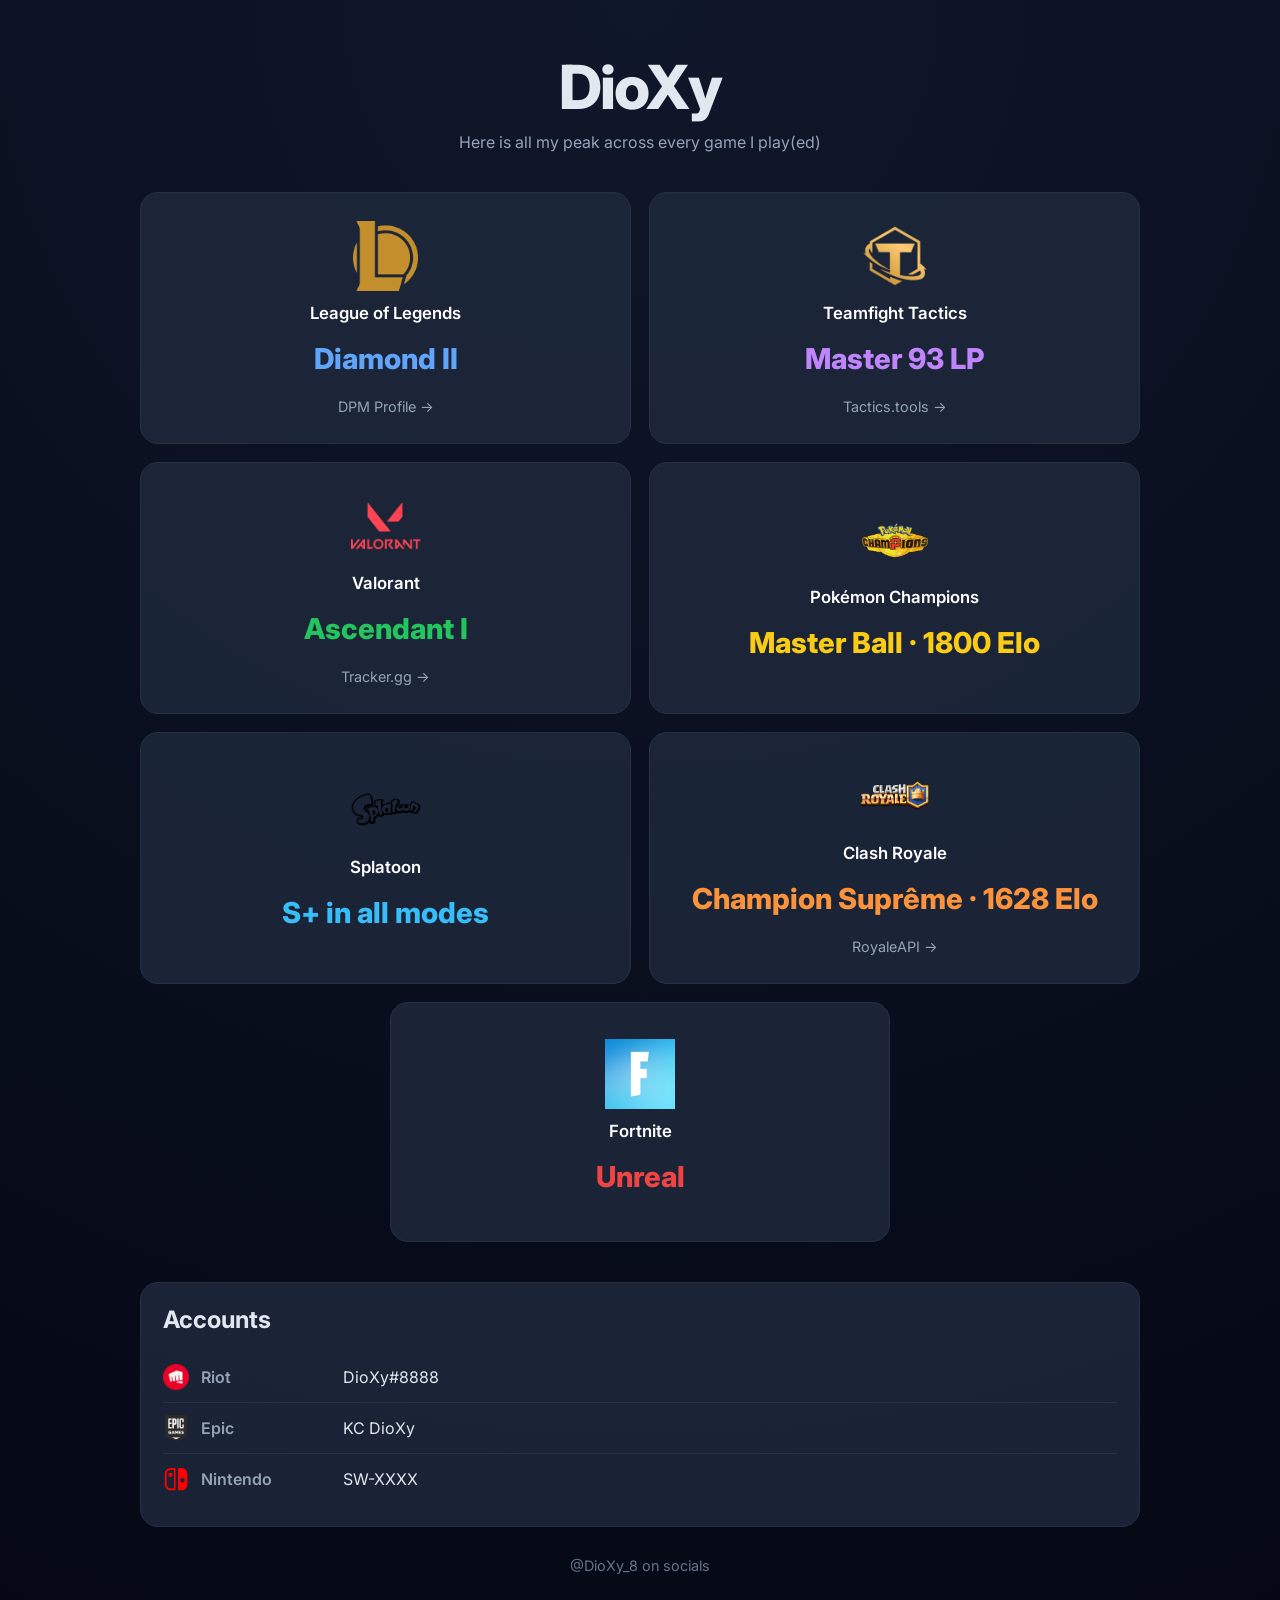
==== index.html @ 85381611 "Update index.html" ====
<!DOCTYPE html>
<html lang="fr">
<head>
<meta charset="UTF-8">
<meta name="viewport" content="width=device-width, initial-scale=1.0">

<title>DioXy - Peak Ranks</title>

<link href="https://fonts.googleapis.com/css2?family=Inter:wght@400;500;600;700;800&display=swap" rel="stylesheet">

<style>

*{
    margin:0;
    padding:0;
    box-sizing:border-box;
}

body{
    font-family:Inter,sans-serif;
    background: radial-gradient(circle at top,#0f172a,#050814);
    color:#e2e8f0;
    min-height:100vh;
    padding:50px 20px;
}

/* HEADER */
.header{
    text-align:center;
    margin-bottom:40px;
}

.header h1{
    font-size:3.8rem;
    font-weight:800;
    letter-spacing:-2px;
}

.subtitle{
    color:#94a3b8;
    margin-top:8px;
}

/* GRID */
.grid{
    display:grid;
    grid-template-columns:repeat(2,1fr);
    gap:18px;
    max-width:1000px;
    margin:auto;
}

/* CARD */
.card{
    background:rgba(30,41,59,.85);
    border:1px solid #263244;
    border-radius:18px;
    padding:28px;
    min-height:240px;

    display:flex;
    flex-direction:column;
    align-items:center;
    justify-content:center;
    text-align:center;

    transition:.2s;
}

.card:hover{
    transform:translateY(-4px);
    border-color:#3b82f6;
}

/* GAME HEADER */
.game-header{
    display:flex;
    flex-direction:column;
    align-items:center;
    gap:12px;
}

.game-logo{
    width:70px;
    height:70px;
    object-fit:contain;
}

.game-name{
    font-size:1.05rem;
    font-weight:600;
    color:white;
}

/* RANK COLORS */
.rank{
    font-size:1.8rem;
    font-weight:800;
    margin-top:18px;
    margin-bottom:12px;
}

.lol{color:#60a5fa;}
.tft{color:#c084fc;}
.valorant{color:#22c55e;}
.pokemon{color:#facc15;}
.splatoon{color:#38bdf8;}
.cr{color:#fb923c;}
.fn{color:#ef4444;}

/* LINKS */
.profile-link{
    margin-top:10px;
    color:#94a3b8;
    text-decoration:none;
    font-size:.9rem;
}

.profile-link:hover{
    color:white;
}

/* ACCOUNTS */
.accounts{
    max-width:1000px;
    margin:40px auto 0;
    background:rgba(30,41,59,.85);
    border:1px solid #263244;
    border-radius:18px;
    padding:22px;
}

.accounts h2{
    margin-bottom:18px;
}

.account{
    display:flex;
    align-items:center;
    gap:12px;
    padding:12px 0;
    border-bottom:1px solid #263244;
}

.account:last-child{
    border-bottom:none;
}

.account-logo{
    width:26px;
    height:26px;
    object-fit:contain;
}

.label{
    width:130px;
    color:#94a3b8;
    font-weight:600;
}

/* FOOTER */
footer{
    text-align:center;
    margin-top:30px;
    color:#64748b;
    font-size:.9rem;
}

.card:last-child{
    grid-column:1 / span 2;
    width:50%;
    justify-self:center;
} 

/* MOBILE */
@media(max-width:800px){
    .grid{
        grid-template-columns:1fr;
    }

    .header h1{
        font-size:2.7rem;
    }
}

</style>
</head>

<body>

<div class="header">
    <h1>DioXy</h1>
    <div class="subtitle">Here is all my peak across every game I play(ed)</div>
</div>

<div class="grid">

    <div class="card">
        <div class="game-header">
            <img src="lol-league-of-Legends-logo-3.png" class="game-logo">
            <div class="game-name">League of Legends</div>
        </div>
        <div class="rank lol">Diamond II</div>
        <a class="profile-link" href="https://dpm.lol/DioXy-8888" target="_blank">DPM Profile →</a>
    </div>

    <div class="card">
        <div class="game-header">
            <img src="teamfight-tactics-logo-png_seeklogo-487286.png" class="game-logo">
            <div class="game-name">Teamfight Tactics</div>
        </div>
        <div class="rank tft">Master 93 LP</div>
        <a class="profile-link" href="https://tactics.tools/player/euw/DioXy/8888" target="_blank">Tactics.tools →</a>
    </div>

    <div class="card">
        <div class="game-header">
            <img src="Valorant_logo_-_pink_color_version.svg.png" class="game-logo">
            <div class="game-name">Valorant</div>
        </div>
        <div class="rank valorant">Ascendant I</div>
        <a class="profile-link" href="https://tracker.gg/valorant/profile/riot/DioXy%238888/overview?platform=pc&playlist=competitive&season=ce2783e8-44fc-dd48-3da3-33b5ba6c4a22" target="_blank">Tracker.gg →</a>
    </div>

    <div class="card">
        <div class="game-header">
            <img src="Pokémon_Champions_Logo.webp" class="game-logo">
            <div class="game-name">Pokémon Champions</div>
        </div>
        <div class="rank pokemon">Master Ball · 1800 Elo</div>
    </div>

    <div class="card">
        <div class="game-header">
            <img src="Splatoon_Logo.png" class="game-logo">
            <div class="game-name">Splatoon</div>
        </div>
        <div class="rank splatoon">S+ in all modes</div>
    </div>

    <div class="card">
        <div class="game-header">
            <img src="Clash_Royale_Logo.png" class="game-logo">
            <div class="game-name">Clash Royale</div>
        </div>
        <div class="rank cr">Champion Suprême · 1628 Elo</div>
        <a class="profile-link" href="https://royaleapi.com/player/L998YQVQ" target="_blank">RoyaleAPI →</a>
    </div>

    <div class="card">
        <div class="game-header">
            <img src="Fortnite_F_lettermark_logo.png" class="game-logo">
            <div class="game-name">Fortnite</div>
        </div>
        <div class="rank fn">Unreal</div>
    </div>

</div>

<div class="accounts">

    <h2>Accounts</h2>

    <div class="account">
        <img src="Riot_Games_logo_icon.png" class="account-logo">
        <div class="label">Riot</div>
        <div>DioXy#8888</div>
    </div>

    <div class="account">
        <img src="Epic_Games_logo.svg.png" class="account-logo">
        <div class="label">Epic</div>
        <div>KC DioXy</div>
    </div>

    <div class="account">
        <img src="Nintendo-switch-icon.png" class="account-logo">
        <div class="label">Nintendo</div>
        <div>SW-XXXX</div>
    </div>

</div>

<footer>
    @DioXy_8 on socials
</footer>

</body>
</html>
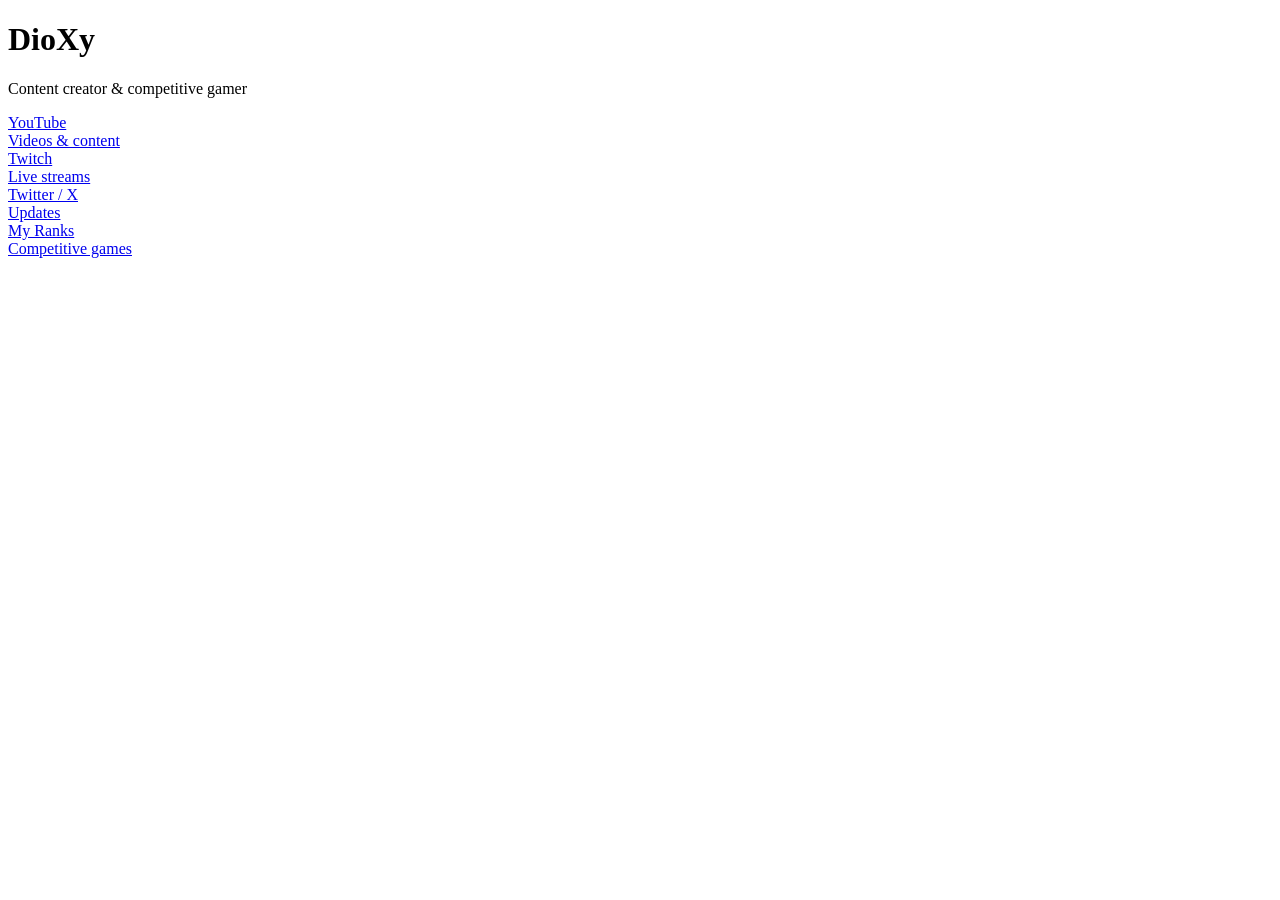
==== commit 726b9318: "Update index.html" ====
--- a/index.html
+++ b/index.html
@@ -4,286 +4,44 @@
 <meta charset="UTF-8">
 <meta name="viewport" content="width=device-width, initial-scale=1.0">
 
-<title>DioXy - Peak Ranks</title>
+<title>DioXy</title>
 
+<link rel="stylesheet" href="style.css">
 <link href="https://fonts.googleapis.com/css2?family=Inter:wght@400;500;600;700;800&display=swap" rel="stylesheet">
-
-<style>
-
-*{
-    margin:0;
-    padding:0;
-    box-sizing:border-box;
-}
-
-body{
-    font-family:Inter,sans-serif;
-    background: radial-gradient(circle at top,#0f172a,#050814);
-    color:#e2e8f0;
-    min-height:100vh;
-    padding:50px 20px;
-}
-
-/* HEADER */
-.header{
-    text-align:center;
-    margin-bottom:40px;
-}
-
-.header h1{
-    font-size:3.8rem;
-    font-weight:800;
-    letter-spacing:-2px;
-}
-
-.subtitle{
-    color:#94a3b8;
-    margin-top:8px;
-}
-
-/* GRID */
-.grid{
-    display:grid;
-    grid-template-columns:repeat(2,1fr);
-    gap:18px;
-    max-width:1000px;
-    margin:auto;
-}
-
-/* CARD */
-.card{
-    background:rgba(30,41,59,.85);
-    border:1px solid #263244;
-    border-radius:18px;
-    padding:28px;
-    min-height:240px;
-
-    display:flex;
-    flex-direction:column;
-    align-items:center;
-    justify-content:center;
-    text-align:center;
-
-    transition:.2s;
-}
-
-.card:hover{
-    transform:translateY(-4px);
-    border-color:#3b82f6;
-}
-
-/* GAME HEADER */
-.game-header{
-    display:flex;
-    flex-direction:column;
-    align-items:center;
-    gap:12px;
-}
-
-.game-logo{
-    width:70px;
-    height:70px;
-    object-fit:contain;
-}
-
-.game-name{
-    font-size:1.05rem;
-    font-weight:600;
-    color:white;
-}
-
-/* RANK COLORS */
-.rank{
-    font-size:1.8rem;
-    font-weight:800;
-    margin-top:18px;
-    margin-bottom:12px;
-}
-
-.lol{color:#60a5fa;}
-.tft{color:#c084fc;}
-.valorant{color:#22c55e;}
-.pokemon{color:#facc15;}
-.splatoon{color:#38bdf8;}
-.cr{color:#fb923c;}
-.fn{color:#ef4444;}
-
-/* LINKS */
-.profile-link{
-    margin-top:10px;
-    color:#94a3b8;
-    text-decoration:none;
-    font-size:.9rem;
-}
-
-.profile-link:hover{
-    color:white;
-}
-
-/* ACCOUNTS */
-.accounts{
-    max-width:1000px;
-    margin:40px auto 0;
-    background:rgba(30,41,59,.85);
-    border:1px solid #263244;
-    border-radius:18px;
-    padding:22px;
-}
-
-.accounts h2{
-    margin-bottom:18px;
-}
-
-.account{
-    display:flex;
-    align-items:center;
-    gap:12px;
-    padding:12px 0;
-    border-bottom:1px solid #263244;
-}
-
-.account:last-child{
-    border-bottom:none;
-}
-
-.account-logo{
-    width:26px;
-    height:26px;
-    object-fit:contain;
-}
-
-.label{
-    width:130px;
-    color:#94a3b8;
-    font-weight:600;
-}
-
-/* FOOTER */
-footer{
-    text-align:center;
-    margin-top:30px;
-    color:#64748b;
-    font-size:.9rem;
-}
-
-.card:last-child{
-    grid-column:1 / span 2;
-    width:50%;
-    justify-self:center;
-} 
-
-/* MOBILE */
-@media(max-width:800px){
-    .grid{
-        grid-template-columns:1fr;
-    }
-
-    .header h1{
-        font-size:2.7rem;
-    }
-}
-
-</style>
 </head>
 
 <body>
 
-<div class="header">
+<div class="container">
+
     <h1>DioXy</h1>
-    <div class="subtitle">Here is all my peak across every game I play(ed)</div>
-</div>
+    <p class="subtitle">Content creator & competitive gamer</p>
 
-<div class="grid">
+    <div class="grid">
 
-    <div class="card">
-        <div class="game-header">
-            <img src="lol-league-of-Legends-logo-3.png" class="game-logo">
-            <div class="game-name">League of Legends</div>
-        </div>
-        <div class="rank lol">Diamond II</div>
-        <a class="profile-link" href="https://dpm.lol/DioXy-8888" target="_blank">DPM Profile →</a>
-    </div>
+        <a class="card youtube" href="https://www.youtube.com/@DioXy_8" target="_blank">
+            <div class="title">YouTube</div>
+            <div class="desc">Videos & content</div>
+        </a>
 
-    <div class="card">
-        <div class="game-header">
-            <img src="teamfight-tactics-logo-png_seeklogo-487286.png" class="game-logo">
-            <div class="game-name">Teamfight Tactics</div>
-        </div>
-        <div class="rank tft">Master 93 LP</div>
-        <a class="profile-link" href="https://tactics.tools/player/euw/DioXy/8888" target="_blank">Tactics.tools →</a>
-    </div>
+        <a class="card twitch" href="https://twitch.tv/dioxy8" target="_blank">
+            <div class="title">Twitch</div>
+            <div class="desc">Live streams</div>
+        </a>
 
-    <div class="card">
-        <div class="game-header">
-            <img src="Valorant_logo_-_pink_color_version.svg.png" class="game-logo">
-            <div class="game-name">Valorant</div>
-        </div>
-        <div class="rank valorant">Ascendant I</div>
-        <a class="profile-link" href="https://tracker.gg/valorant/profile/riot/DioXy%238888/overview?platform=pc&playlist=competitive&season=ce2783e8-44fc-dd48-3da3-33b5ba6c4a22" target="_blank">Tracker.gg →</a>
-    </div>
+        <a class="card twitter" href="https://x.com/DioXy_8" target="_blank">
+            <div class="title">Twitter / X</div>
+            <div class="desc">Updates</div>
+        </a>
 
-    <div class="card">
-        <div class="game-header">
-            <img src="Pokémon_Champions_Logo.webp" class="game-logo">
-            <div class="game-name">Pokémon Champions</div>
-        </div>
-        <div class="rank pokemon">Master Ball · 1800 Elo</div>
-    </div>
+        <a class="card ranks" href="index_rank.html">
+            <div class="title">My Ranks</div>
+            <div class="desc">Competitive games</div>
+        </a>
 
-    <div class="card">
-        <div class="game-header">
-            <img src="Splatoon_Logo.png" class="game-logo">
-            <div class="game-name">Splatoon</div>
-        </div>
-        <div class="rank splatoon">S+ in all modes</div>
-    </div>
-
-    <div class="card">
-        <div class="game-header">
-            <img src="Clash_Royale_Logo.png" class="game-logo">
-            <div class="game-name">Clash Royale</div>
-        </div>
-        <div class="rank cr">Champion Suprême · 1628 Elo</div>
-        <a class="profile-link" href="https://royaleapi.com/player/L998YQVQ" target="_blank">RoyaleAPI →</a>
-    </div>
-
-    <div class="card">
-        <div class="game-header">
-            <img src="Fortnite_F_lettermark_logo.png" class="game-logo">
-            <div class="game-name">Fortnite</div>
-        </div>
-        <div class="rank fn">Unreal</div>
     </div>
 
 </div>
 
-<div class="accounts">
-
-    <h2>Accounts</h2>
-
-    <div class="account">
-        <img src="Riot_Games_logo_icon.png" class="account-logo">
-        <div class="label">Riot</div>
-        <div>DioXy#8888</div>
-    </div>
-
-    <div class="account">
-        <img src="Epic_Games_logo.svg.png" class="account-logo">
-        <div class="label">Epic</div>
-        <div>KC DioXy</div>
-    </div>
-
-    <div class="account">
-        <img src="Nintendo-switch-icon.png" class="account-logo">
-        <div class="label">Nintendo</div>
-        <div>SW-XXXX</div>
-    </div>
-
-</div>
-
-<footer>
-    @DioXy_8 on socials
-</footer>
-
 </body>
 </html>
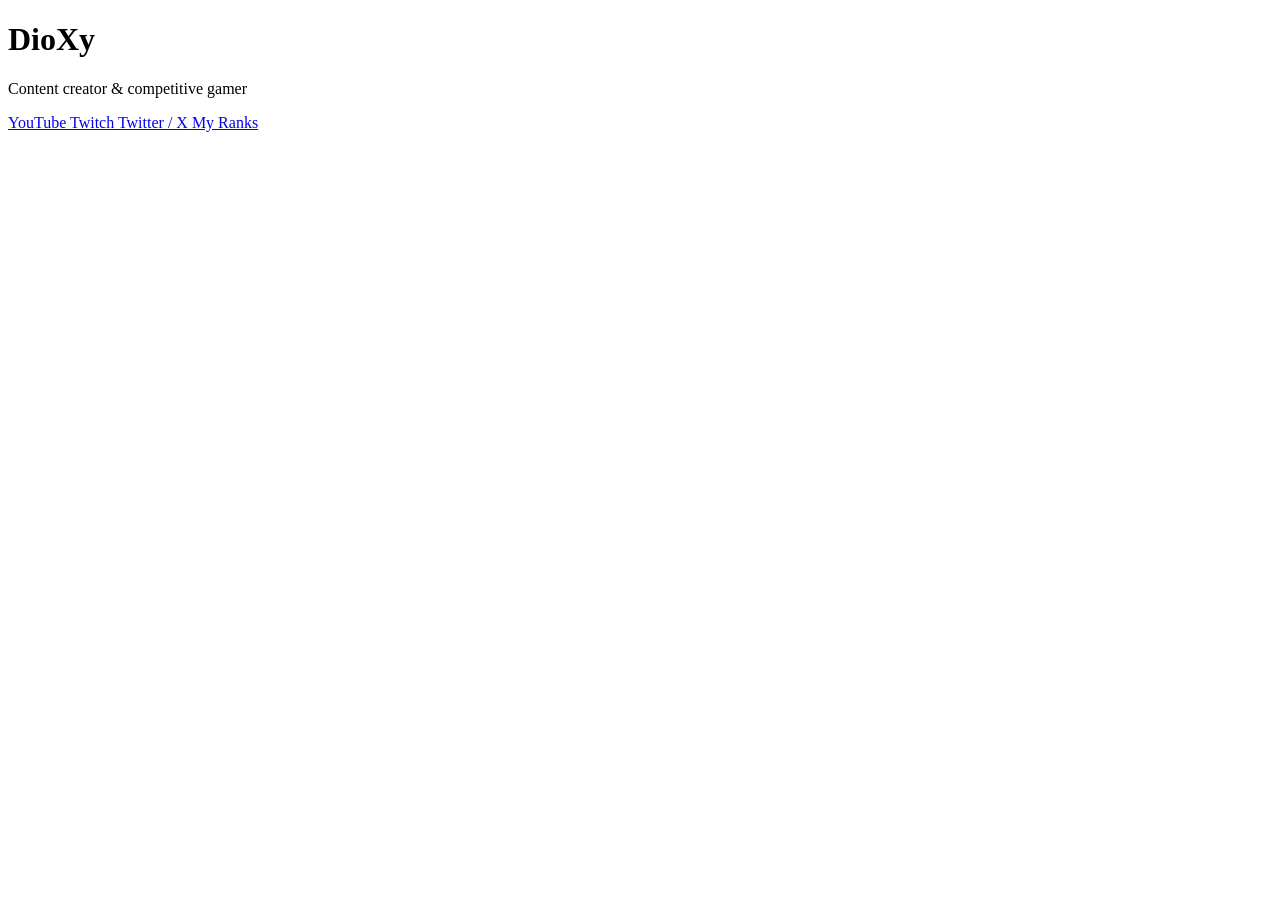
==== commit 173dc179: "Update index.html" ====
--- a/index.html
+++ b/index.html
@@ -6,7 +6,7 @@
 
 <title>DioXy</title>
 
-<link rel="stylesheet" href="style.css">
+<link rel="stylesheet" href="styles.css">
 <link href="https://fonts.googleapis.com/css2?family=Inter:wght@400;500;600;700;800&display=swap" rel="stylesheet">
 </head>
 
@@ -20,23 +20,19 @@
     <div class="grid">
 
         <a class="card youtube" href="https://www.youtube.com/@DioXy_8" target="_blank">
-            <div class="title">YouTube</div>
-            <div class="desc">Videos & content</div>
+            YouTube
         </a>
 
         <a class="card twitch" href="https://twitch.tv/dioxy8" target="_blank">
-            <div class="title">Twitch</div>
-            <div class="desc">Live streams</div>
+            Twitch
         </a>
 
         <a class="card twitter" href="https://x.com/DioXy_8" target="_blank">
-            <div class="title">Twitter / X</div>
-            <div class="desc">Updates</div>
+            Twitter / X
         </a>
 
         <a class="card ranks" href="index_rank.html">
-            <div class="title">My Ranks</div>
-            <div class="desc">Competitive games</div>
+            My Ranks
         </a>
 
     </div>
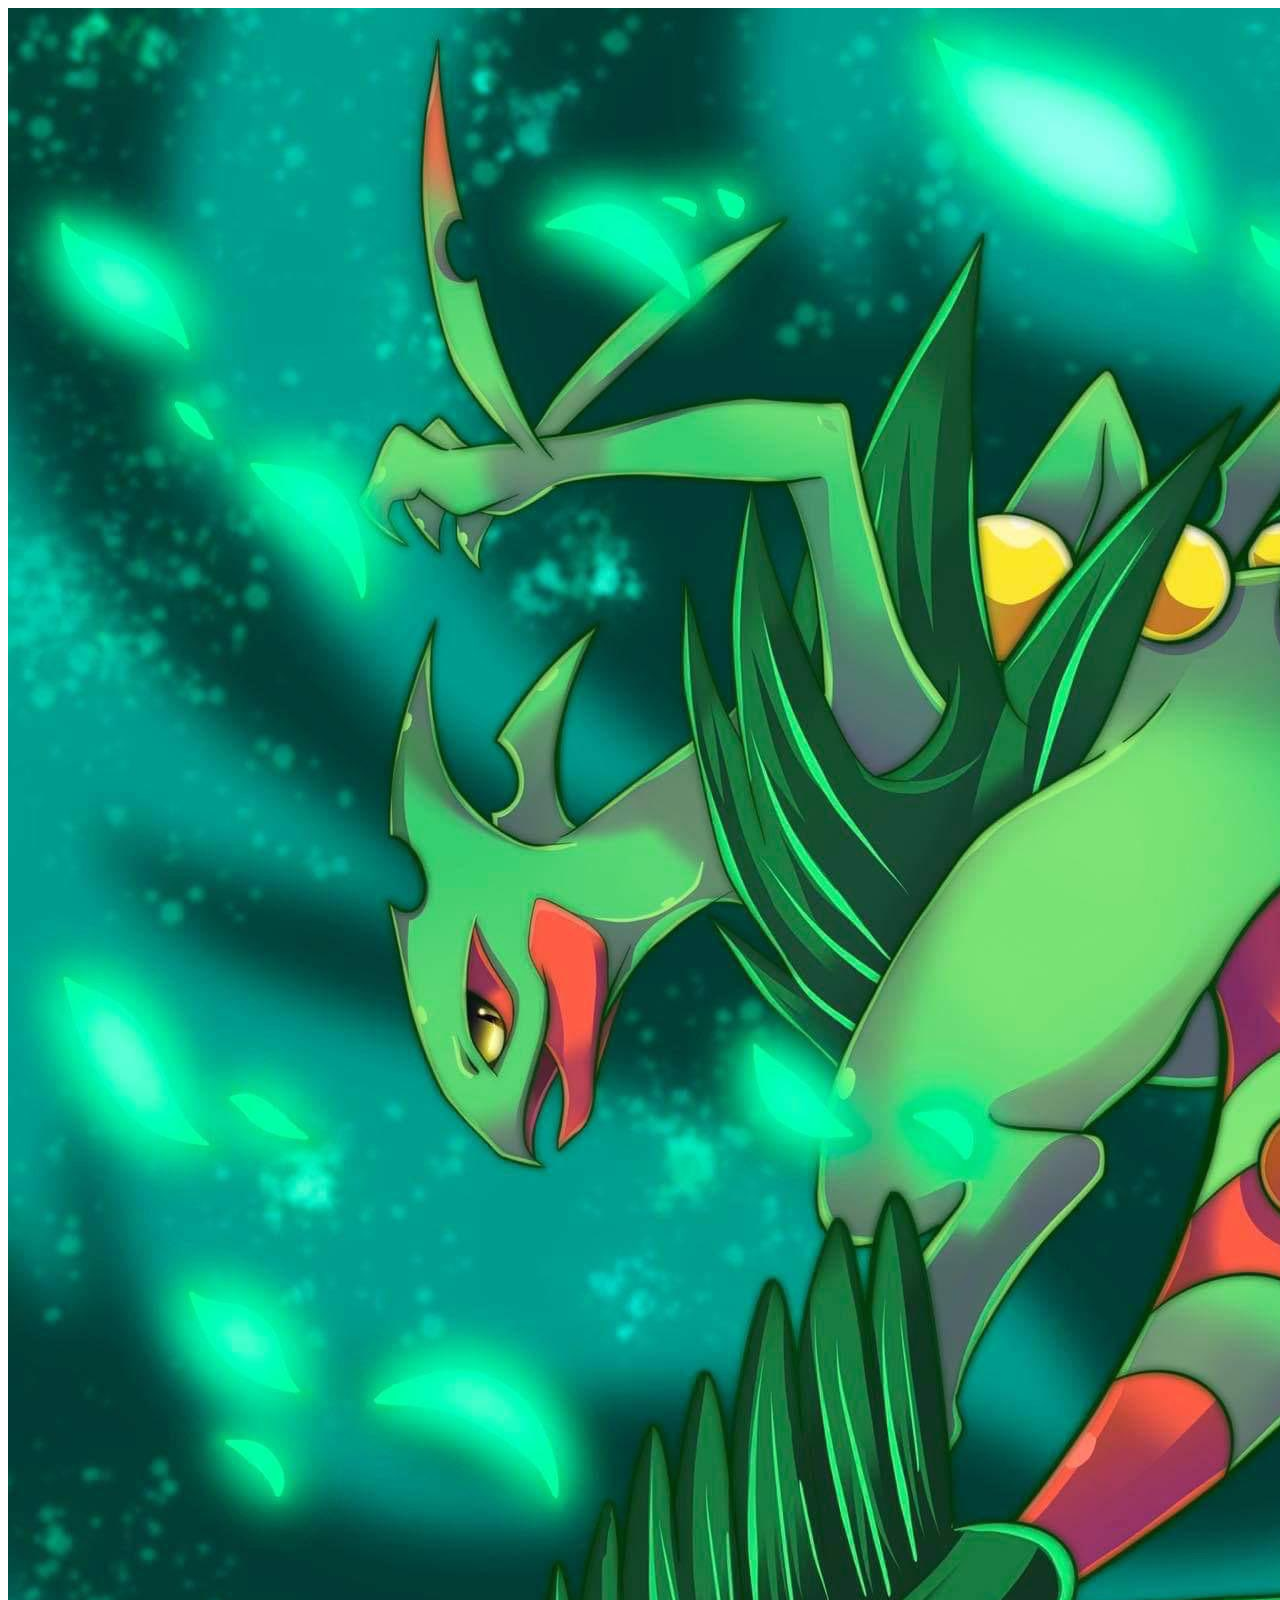
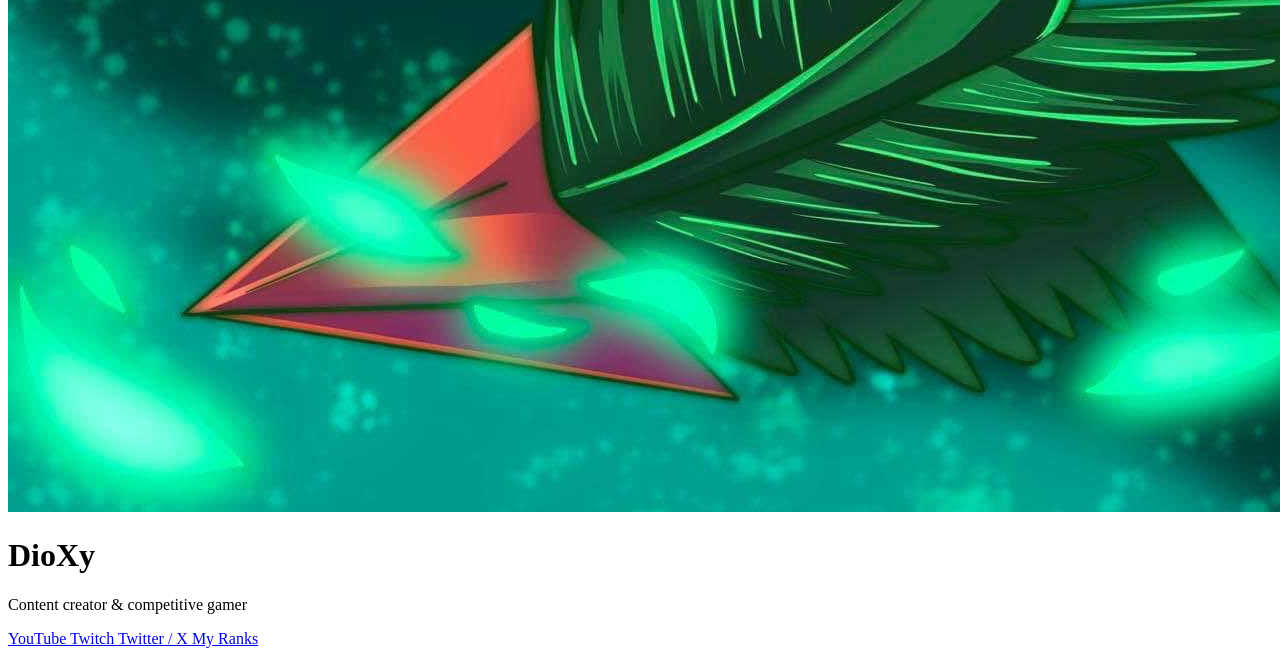
==== commit 00945237: "Update index.html" ====
--- a/index.html
+++ b/index.html
@@ -12,10 +12,15 @@
 
 <body>
 
-<div class="container">
+<div class="header">
+
+    <img src="jungko.jpg" class="avatar">
 
     <h1>DioXy</h1>
     <p class="subtitle">Content creator & competitive gamer</p>
+
+</div>
+    <div class="container">
 
     <div class="grid">
 
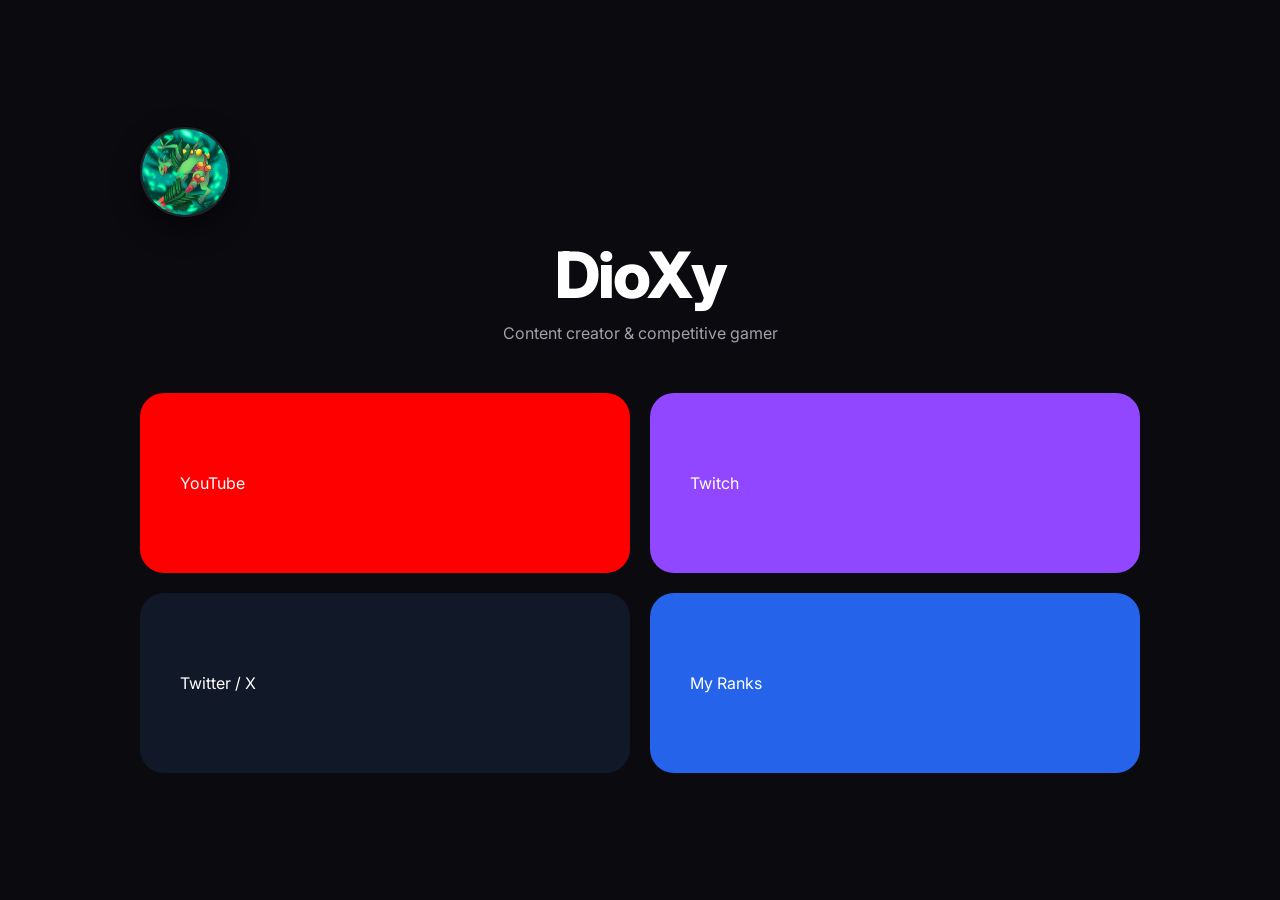
==== commit 11dd8f41: "Update index.html" ====
--- a/index.html
+++ b/index.html
@@ -12,16 +12,19 @@
 
 <body>
 
-<div class="header">
+<div class="container">
 
-    <img src="jungko.jpg" class="avatar">
+    <!-- HEADER -->
+    <div class="header">
 
-    <h1>DioXy</h1>
-    <p class="subtitle">Content creator & competitive gamer</p>
+        <img src="jungko.jpg" class="avatar">
 
-</div>
-    <div class="container">
+        <h1>DioXy</h1>
+        <p class="subtitle">Content creator & competitive gamer</p>
 
+    </div>
+
+    <!-- GRID LINKS -->
     <div class="grid">
 
         <a class="card youtube" href="https://www.youtube.com/@DioXy_8" target="_blank">
--- a/styles.css
+++ b/styles.css
@@ -0,0 +1,110 @@
+*{
+    margin:0;
+    padding:0;
+    box-sizing:border-box;
+}
+
+body{
+    font-family:Inter,sans-serif;
+    background:#0a0a0f;
+    color:white;
+    min-height:100vh;
+    display:flex;
+    justify-content:center;
+    align-items:center;
+    padding:30px;
+}
+
+.container{
+    width:100%;
+    max-width:1000px;
+}
+
+h1{
+    text-align:center;
+    font-size:4rem;
+    font-weight:800;
+    letter-spacing:-2px;
+}
+
+.subtitle{
+    text-align:center;
+    color:#a1a1aa;
+    margin:10px 0 50px;
+}
+
+.grid{
+    display:grid;
+    grid-template-columns:repeat(2,1fr);
+    gap:20px;
+}
+
+.card{
+    text-decoration:none;
+    color:white;
+    padding:40px;
+    border-radius:24px;
+    transition:.25s ease;
+    min-height:180px;
+
+    display:flex;
+    flex-direction:column;
+    justify-content:center;
+}
+
+.card:hover{
+    transform:translateY(-6px);
+}
+
+/* TITLES */
+.title{
+    font-size:1.8rem;
+    font-weight:700;
+}
+
+.desc{
+    margin-top:10px;
+    opacity:.7;
+}
+
+/* COLORS */
+.youtube{background:#ff0000;}
+.youtube:hover{box-shadow:0 15px 40px rgba(255,0,0,.3);}
+
+.twitch{background:#9146ff;}
+.twitch:hover{box-shadow:0 15px 40px rgba(145,70,255,.3);}
+
+.twitter{background:#111827;}
+.twitter:hover{box-shadow:0 15px 40px rgba(255,255,255,.1);}
+
+.ranks{background:#2563eb;}
+.ranks:hover{box-shadow:0 15px 40px rgba(37,99,235,.3);}
+
+@media(max-width:700px){
+    .grid{
+        grid-template-columns:1fr;
+    }
+
+    h1{
+        font-size:2.8rem;
+    }
+}
+
+.avatar{
+    width:90px;
+    height:90px;
+    border-radius:50%;
+    object-fit:cover;
+
+    margin-bottom:15px;
+
+    border:2px solid rgba(255,255,255,0.1);
+    box-shadow:0 10px 30px rgba(0,0,0,0.4);
+
+    transition:.25s ease;
+}
+
+.avatar:hover{
+    transform:scale(1.05);
+    border-color:rgba(255,255,255,0.25);
+}
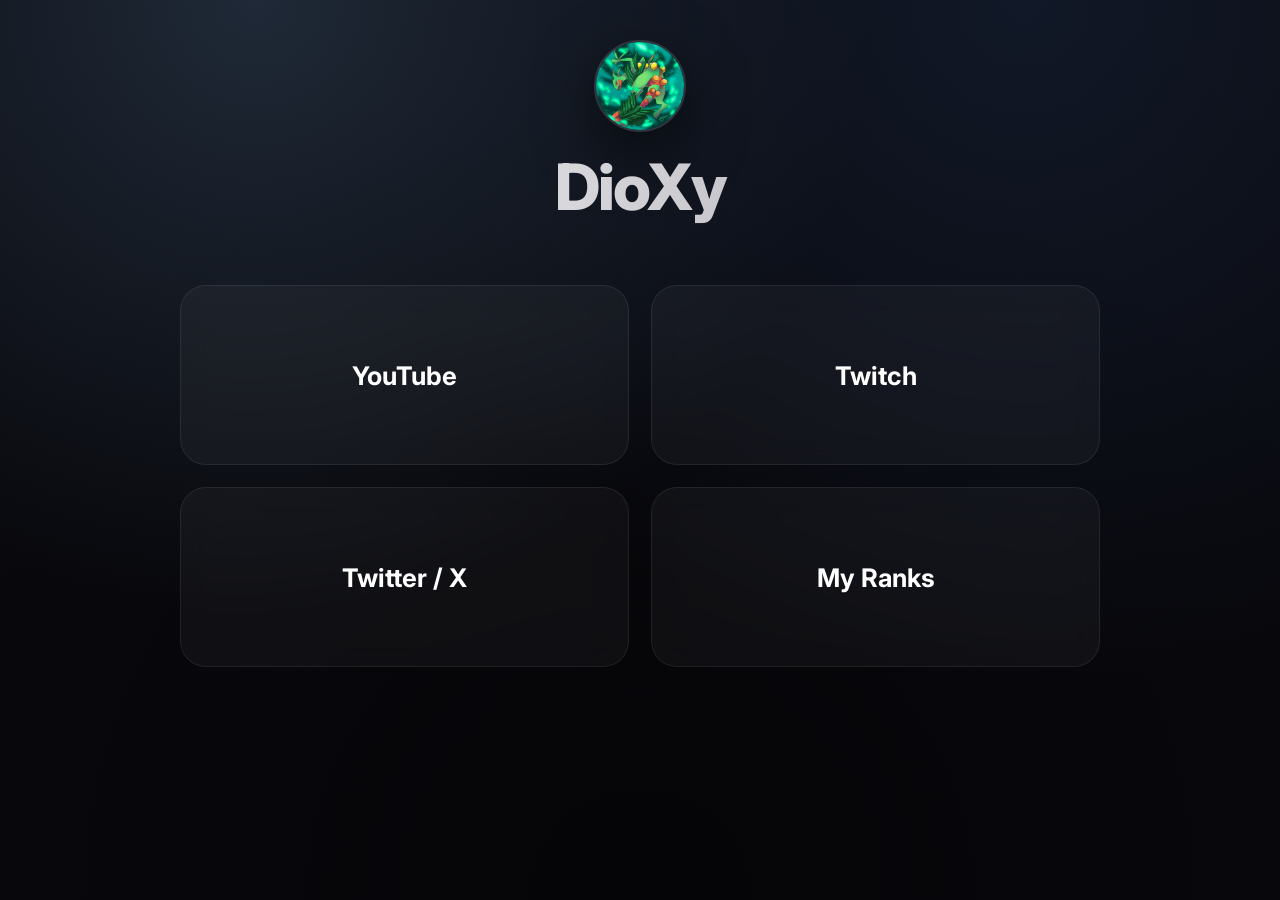
==== commit bd91c5da: "Update index.html" ====
--- a/index.html
+++ b/index.html
@@ -20,7 +20,6 @@
         <img src="jungko.jpg" class="avatar">
 
         <h1>DioXy</h1>
-        <p class="subtitle">Content creator & competitive gamer</p>
 
     </div>
 
@@ -46,6 +45,19 @@
     </div>
 
 </div>
+    <script>
+document.addEventListener("mousemove", (e) => {
+    document.querySelectorAll(".card").forEach(card => {
+        const rect = card.getBoundingClientRect();
+
+        const x = e.clientX - rect.left;
+        const y = e.clientY - rect.top;
+
+        card.style.setProperty("--x", x + "px");
+        card.style.setProperty("--y", y + "px");
+    });
+});
+</script>
 
 </body>
 </html>
--- a/styles.css
+++ b/styles.css
@@ -5,81 +5,170 @@
 }
 
 body{
-    font-family:Inter,sans-serif;
-    background:#0a0a0f;
+    font-family:Inter, sans-serif;
     color:white;
     min-height:100vh;
-    display:flex;
-    justify-content:center;
-    align-items:center;
-    padding:30px;
+    padding:40px 20px;
+
+    background:
+        radial-gradient(circle at 20% 0%, #1f2937 0%, transparent 45%),
+        radial-gradient(circle at 80% 0%, #111827 0%, transparent 50%),
+        radial-gradient(circle at bottom, #050508 0%, #0a0a0f 100%);
+
+    overflow-x:hidden;
 }
 
+/* NOISE */
+body::before{
+    content:"";
+    position:fixed;
+    inset:0;
+    pointer-events:none;
+    background-image:url("https://www.transparenttextures.com/patterns/noise.png");
+    opacity:0.035;
+}
+
+/* CONTAINER */
 .container{
     width:100%;
-    max-width:1000px;
+    max-width:920px;
+    margin:0 auto;
+    animation:fadeUp .7s ease-out;
 }
 
+/* HEADER */
+.header{
+    text-align:center;
+    margin-bottom:60px;
+}
+
+/* AVATAR */
+.avatar{
+    width:92px;
+    height:92px;
+    border-radius:50%;
+    object-fit:cover;
+
+    display:block;
+    margin:0 auto 16px auto;
+
+    border:2px solid rgba(255,255,255,0.12);
+    box-shadow:0 20px 60px rgba(0,0,0,0.6);
+
+    transition:.35s ease;
+}
+
+.avatar:hover{
+    transform:scale(1.08);
+    border-color:rgba(255,255,255,0.28);
+}
+
+/* TITLE */
 h1{
     text-align:center;
     font-size:4rem;
     font-weight:800;
     letter-spacing:-2px;
+
+    background:linear-gradient(90deg,#fff,#a1a1aa);
+    -webkit-background-clip:text;
+    -webkit-text-fill-color:transparent;
 }
 
 .subtitle{
     text-align:center;
-    color:#a1a1aa;
-    margin:10px 0 50px;
+    color:#9ca3af;
+    margin-top:10px;
 }
 
+/* GRID */
 .grid{
     display:grid;
     grid-template-columns:repeat(2,1fr);
-    gap:20px;
+    gap:22px;
 }
 
+/* CARD */
 .card{
+    position:relative;
+    overflow:hidden;
+
     text-decoration:none;
     color:white;
-    padding:40px;
-    border-radius:24px;
-    transition:.25s ease;
-    min-height:180px;
+
+    height:180px;
+    border-radius:26px;
 
     display:flex;
+    align-items:center;
+    justify-content:center;
     flex-direction:column;
-    justify-content:center;
+
+    font-weight:700;
+    font-size:1.6rem;
+
+    background:rgba(255,255,255,0.04);
+    border:1px solid rgba(255,255,255,0.08);
+
+    backdrop-filter: blur(14px);
+    -webkit-backdrop-filter: blur(14px);
+
+    transition:transform .35s ease, border-color .35s ease, box-shadow .35s ease;
 }
 
-.card:hover{
-    transform:translateY(-6px);
+/* LIGHT THAT FOLLOWS MOUSE (GLOBAL) */
+.card::before{
+    content:"";
+    position:absolute;
+    inset:-1px;
+
+    background:radial-gradient(
+        500px circle at var(--x, 50%) var(--y, 50%),
+        rgba(255,255,255,0.14),
+        transparent 40%
+    );
+
+    opacity:0;
+    transition:opacity .2s ease;
 }
 
-/* TITLES */
-.title{
-    font-size:1.8rem;
-    font-weight:700;
+.card:hover::before{
+    opacity:1;
 }
 
-.desc{
-    margin-top:10px;
-    opacity:.7;
+/* HOVER LIFT */
+.card:hover{
+    transform:translateY(-10px) scale(1.03);
+    border-color:rgba(255,255,255,0.25);
 }
 
 /* COLORS */
-.youtube{background:#ff0000;}
-.youtube:hover{box-shadow:0 15px 40px rgba(255,0,0,.3);}
+.youtube:hover{ box-shadow:0 30px 90px rgba(255,0,0,0.18); }
+.twitch:hover{ box-shadow:0 30px 90px rgba(145,70,255,0.18); }
+.twitter:hover{ box-shadow:0 30px 90px rgba(255,255,255,0.06); }
+.ranks:hover{ box-shadow:0 30px 90px rgba(37,99,235,0.22); }
 
-.twitch{background:#9146ff;}
-.twitch:hover{box-shadow:0 15px 40px rgba(145,70,255,.3);}
+/* FOOTER */
+.footer{
+    text-align:center;
+    margin-top:60px;
+    color:#6b7280;
+    font-size:0.9rem;
+}
 
-.twitter{background:#111827;}
-.twitter:hover{box-shadow:0 15px 40px rgba(255,255,255,.1);}
+/* ANIMATION */
+@keyframes fadeUp{
+    from{
+        opacity:0;
+        transform:translateY(18px);
+    }
+    to{
+        opacity:1;
+        transform:translateY(0);
+    }
+}
 
-.ranks{background:#2563eb;}
-.ranks:hover{box-shadow:0 15px 40px rgba(37,99,235,.3);}
-
+/* MOBILE */
 @media(max-width:700px){
     .grid{
         grid-template-columns:1fr;
@@ -89,22 +178,3 @@
         font-size:2.8rem;
     }
 }
-
-.avatar{
-    width:90px;
-    height:90px;
-    border-radius:50%;
-    object-fit:cover;
-
-    margin-bottom:15px;
-
-    border:2px solid rgba(255,255,255,0.1);
-    box-shadow:0 10px 30px rgba(0,0,0,0.4);
-
-    transition:.25s ease;
-}
-
-.avatar:hover{
-    transform:scale(1.05);
-    border-color:rgba(255,255,255,0.25);
-}
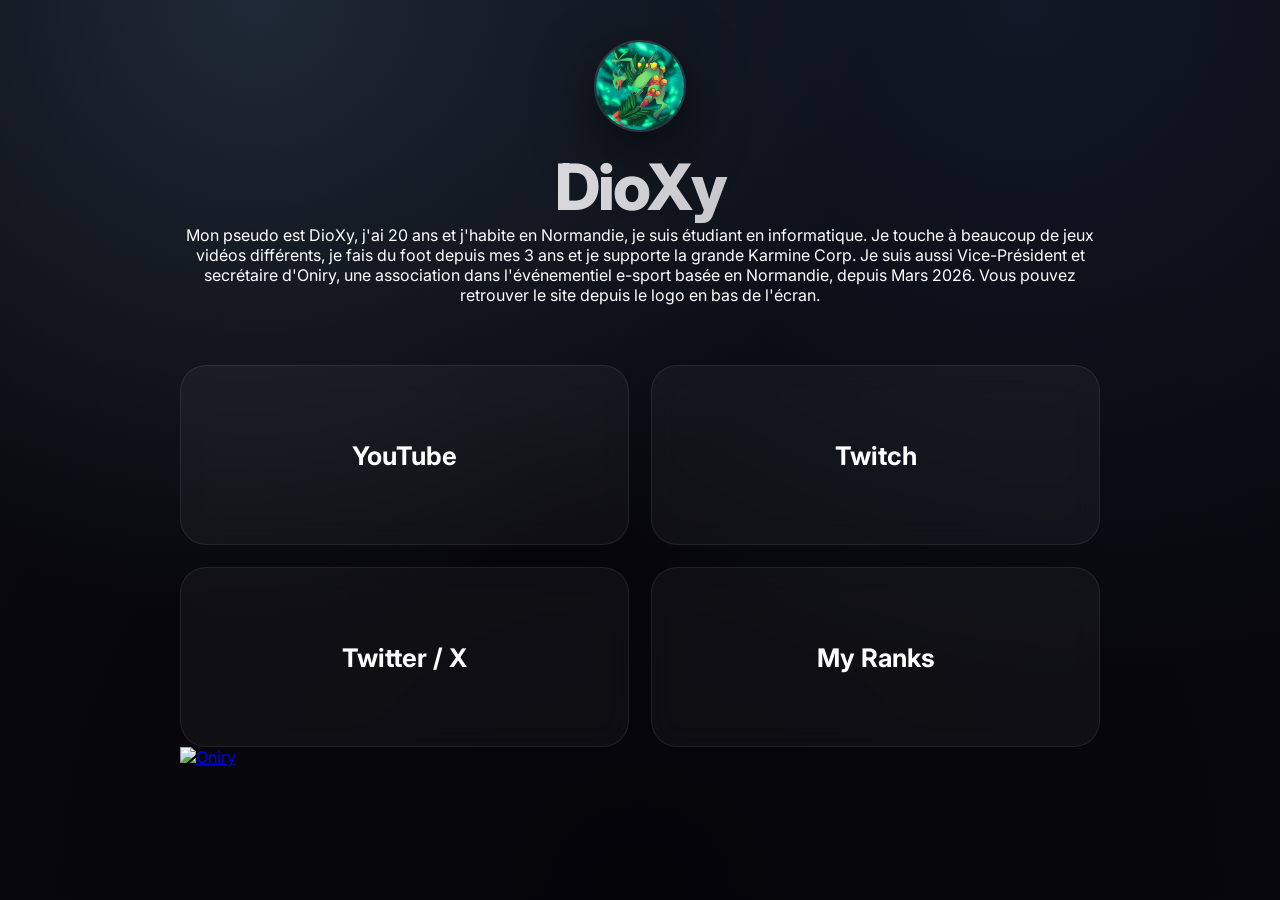
==== commit 29715489: "Update index.html" ====
--- a/index.html
+++ b/index.html
@@ -3,61 +3,55 @@
 <head>
 <meta charset="UTF-8">
 <meta name="viewport" content="width=device-width, initial-scale=1.0">
-
 <title>DioXy</title>
-
 <link rel="stylesheet" href="styles.css">
 <link href="https://fonts.googleapis.com/css2?family=Inter:wght@400;500;600;700;800&display=swap" rel="stylesheet">
 </head>
-
 <body>
-
 <div class="container">
-
     <!-- HEADER -->
     <div class="header">
-
         <img src="jungko.jpg" class="avatar">
-
         <h1>DioXy</h1>
-
+        <p class="bio">
+            Mon pseudo est DioXy, j'ai 20 ans et j'habite en Normandie, je suis étudiant en informatique.
+            Je touche à beaucoup de jeux vidéos différents, je fais du foot depuis mes 3 ans et je supporte
+            la grande Karmine Corp. Je suis aussi Vice-Président et secrétaire d'Oniry, une association dans
+            l'événementiel e-sport basée en Normandie, depuis Mars 2026. Vous pouvez retrouver le site depuis
+            le logo en bas de l'écran.
+        </p>
     </div>
-
     <!-- GRID LINKS -->
     <div class="grid">
-
         <a class="card youtube" href="https://www.youtube.com/@DioXy_8" target="_blank">
             YouTube
         </a>
-
         <a class="card twitch" href="https://twitch.tv/dioxy8" target="_blank">
             Twitch
         </a>
-
         <a class="card twitter" href="https://x.com/DioXy_8" target="_blank">
             Twitter / X
         </a>
-
         <a class="card ranks" href="index_rank.html">
             My Ranks
         </a>
-
     </div>
 
+    <!-- FOOTER LOGO -->
+    <a href="https://oniry.fr" target="_blank" class="oniry-logo-link">
+        <img src="oniry_logo.png" alt="Oniry" class="oniry-logo">
+    </a>
 </div>
     <script>
 document.addEventListener("mousemove", (e) => {
     document.querySelectorAll(".card").forEach(card => {
         const rect = card.getBoundingClientRect();
-
         const x = e.clientX - rect.left;
         const y = e.clientY - rect.top;
-
         card.style.setProperty("--x", x + "px");
         card.style.setProperty("--y", y + "px");
     });
 });
 </script>
-
 </body>
 </html>
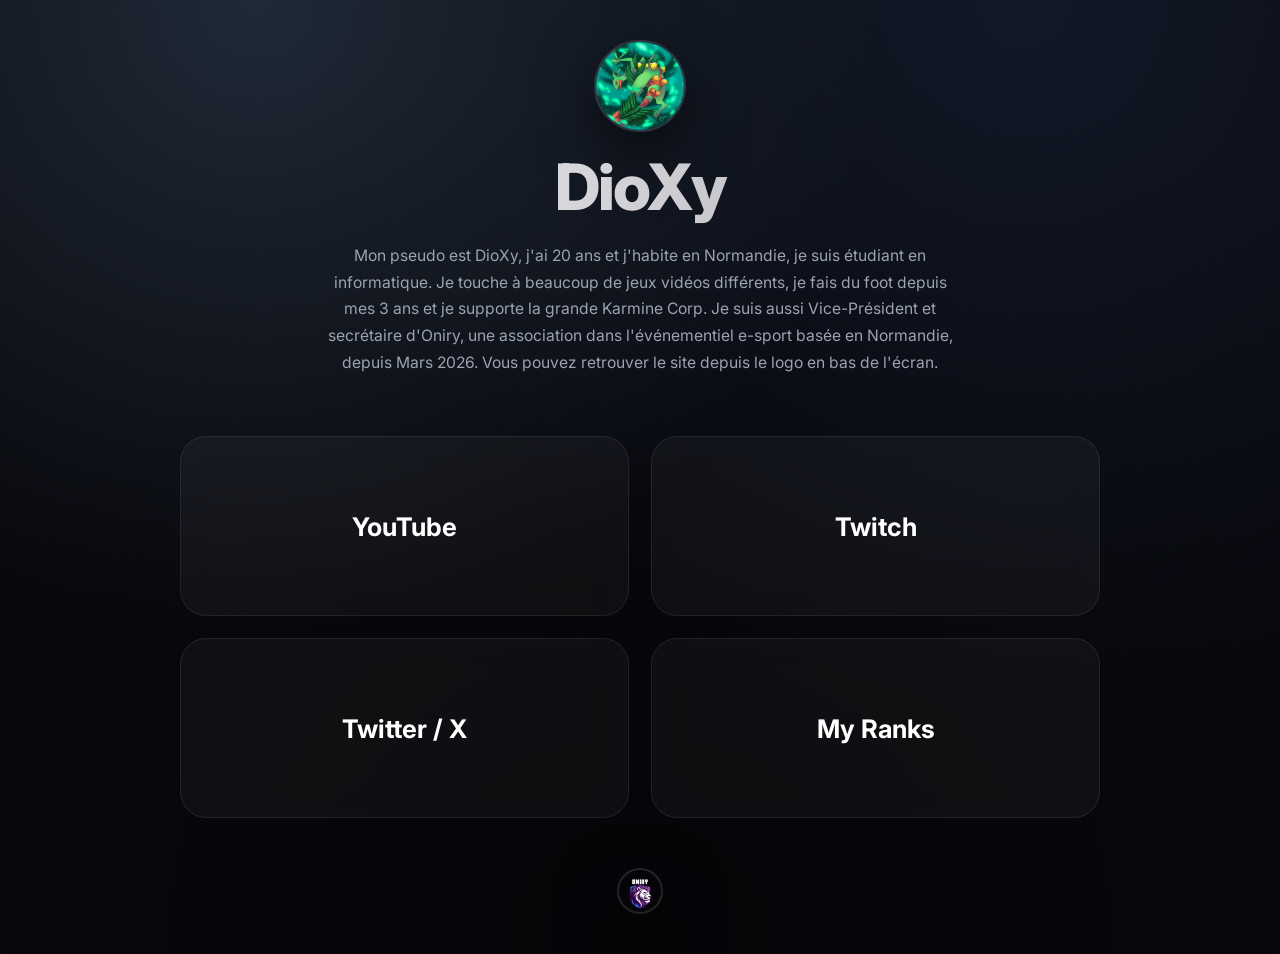
==== commit f92d4d5b: "Update index.html" ====
--- a/index.html
+++ b/index.html
@@ -39,7 +39,7 @@
 
     <!-- FOOTER LOGO -->
     <a href="https://oniry.fr" target="_blank" class="oniry-logo-link">
-        <img src="oniry_logo.png" alt="Oniry" class="oniry-logo">
+        <img src="oniry.png" alt="Oniry" class="oniry-logo">
     </a>
 </div>
     <script>
--- a/styles.css
+++ b/styles.css
@@ -3,21 +3,17 @@
     padding:0;
     box-sizing:border-box;
 }
-
 body{
     font-family:Inter, sans-serif;
     color:white;
     min-height:100vh;
     padding:40px 20px;
-
     background:
         radial-gradient(circle at 20% 0%, #1f2937 0%, transparent 45%),
         radial-gradient(circle at 80% 0%, #111827 0%, transparent 50%),
         radial-gradient(circle at bottom, #050508 0%, #0a0a0f 100%);
-
     overflow-x:hidden;
 }
-
 /* NOISE */
 body::before{
     content:"";
@@ -27,7 +23,6 @@
     background-image:url("https://www.transparenttextures.com/patterns/noise.png");
     opacity:0.035;
 }
-
 /* CONTAINER */
 .container{
     width:100%;
@@ -35,119 +30,103 @@
     margin:0 auto;
     animation:fadeUp .7s ease-out;
 }
-
 /* HEADER */
 .header{
     text-align:center;
     margin-bottom:60px;
 }
-
 /* AVATAR */
 .avatar{
     width:92px;
     height:92px;
     border-radius:50%;
     object-fit:cover;
-
     display:block;
     margin:0 auto 16px auto;
-
     border:2px solid rgba(255,255,255,0.12);
     box-shadow:0 20px 60px rgba(0,0,0,0.6);
-
     transition:.35s ease;
 }
-
 .avatar:hover{
     transform:scale(1.08);
     border-color:rgba(255,255,255,0.28);
 }
-
 /* TITLE */
 h1{
     text-align:center;
     font-size:4rem;
     font-weight:800;
     letter-spacing:-2px;
-
     background:linear-gradient(90deg,#fff,#a1a1aa);
     -webkit-background-clip:text;
     -webkit-text-fill-color:transparent;
 }
-
 .subtitle{
     text-align:center;
     color:#9ca3af;
     margin-top:10px;
 }
-
+/* BIO */
+.bio{
+    text-align:center;
+    color:#9ca3af;
+    font-size:0.98rem;
+    line-height:1.7;
+    max-width:640px;
+    margin:18px auto 0 auto;
+}
 /* GRID */
 .grid{
     display:grid;
     grid-template-columns:repeat(2,1fr);
     gap:22px;
 }
-
 /* CARD */
 .card{
     position:relative;
     overflow:hidden;
-
     text-decoration:none;
     color:white;
-
     height:180px;
     border-radius:26px;
-
     display:flex;
     align-items:center;
     justify-content:center;
     flex-direction:column;
-
     font-weight:700;
     font-size:1.6rem;
-
     background:rgba(255,255,255,0.04);
     border:1px solid rgba(255,255,255,0.08);
-
     backdrop-filter: blur(14px);
     -webkit-backdrop-filter: blur(14px);
-
     transition:transform .35s ease, border-color .35s ease, box-shadow .35s ease;
 }
-
 /* LIGHT THAT FOLLOWS MOUSE (GLOBAL) */
 .card::before{
     content:"";
     position:absolute;
     inset:-1px;
-
     background:radial-gradient(
         500px circle at var(--x, 50%) var(--y, 50%),
         rgba(255,255,255,0.14),
         transparent 40%
     );
-
     opacity:0;
     transition:opacity .2s ease;
 }
-
 .card:hover::before{
     opacity:1;
 }
-
 /* HOVER LIFT */
 .card:hover{
     transform:translateY(-10px) scale(1.03);
     border-color:rgba(255,255,255,0.25);
 }
-
 /* COLORS */
 .youtube:hover{ box-shadow:0 30px 90px rgba(255,0,0,0.18); }
 .twitch:hover{ box-shadow:0 30px 90px rgba(145,70,255,0.18); }
 .twitter:hover{ box-shadow:0 30px 90px rgba(255,255,255,0.06); }
 .ranks:hover{ box-shadow:0 30px 90px rgba(37,99,235,0.22); }
-
 /* FOOTER */
 .footer{
     text-align:center;
@@ -155,7 +134,25 @@
     color:#6b7280;
     font-size:0.9rem;
 }
-
+/* ONIRY LOGO FOOTER LINK */
+.oniry-logo-link{
+    display:flex;
+    justify-content:center;
+    margin-top:50px;
+}
+.oniry-logo{
+    width:46px;
+    height:46px;
+    border-radius:50%;
+    object-fit:cover;
+    border:2px solid rgba(255,255,255,0.12);
+    box-shadow:0 20px 60px rgba(0,0,0,0.6);
+    transition:.35s ease;
+}
+.oniry-logo:hover{
+    transform:scale(1.12);
+    border-color:rgba(255,255,255,0.28);
+}
 /* ANIMATION */
 @keyframes fadeUp{
     from{
@@ -167,13 +164,11 @@
         transform:translateY(0);
     }
 }
-
 /* MOBILE */
 @media(max-width:700px){
     .grid{
         grid-template-columns:1fr;
     }
-
     h1{
         font-size:2.8rem;
     }
